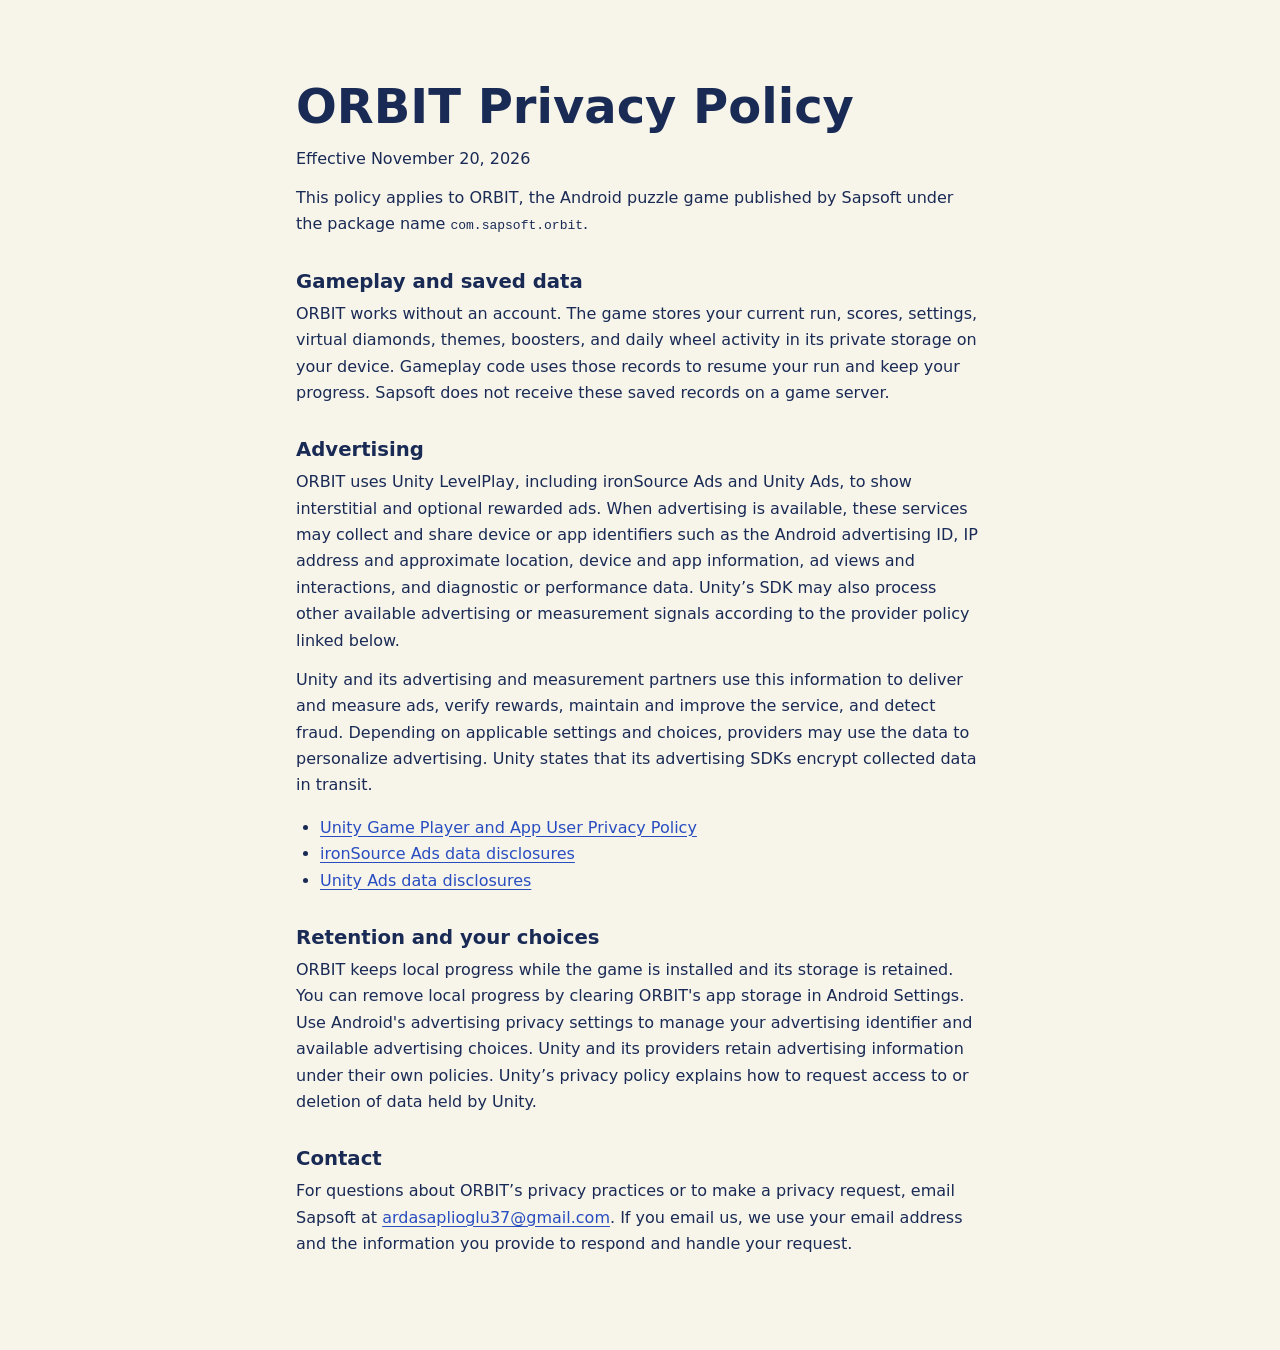
==== orbit-privacy.html @ 55a05465 "Add ORBIT privacy policy" ====
<!doctype html>
<html lang="en">
<meta charset="utf-8">
<meta name="viewport" content="width=device-width, initial-scale=1">
<title>ORBIT Privacy Policy</title>
<meta name="description" content="How ORBIT handles saved games, advertising data, and privacy requests.">
<style>
  :root { color-scheme: light dark; font-family: system-ui, sans-serif; background: #f7f4ea; color: #192a55; }
  body { margin: 0; padding: clamp(24px, 7vw, 80px) 24px; }
  main { max-width: 43rem; margin: 0 auto; }
  h1 { font-size: clamp(2rem, 6vw, 3rem); line-height: 1.12; margin: 0 0 12px; }
  h2 { font-size: 1.23rem; margin: 2rem 0 .5rem; }
  p, li { line-height: 1.65; }
  p { margin: 0 0 .8rem; }
  ul { padding-inline-start: 24px; }
  a { color: #284dc0; text-underline-offset: .16em; overflow-wrap: anywhere; }
  @media (prefers-color-scheme: dark) {
    :root { background: #121a2b; color: #e4ebfa; }
    a { color: #a7beff; }
  }
</style>
<main>
  <h1>ORBIT Privacy Policy</h1>
  <p>Effective November 20, 2026</p>
  <p>This policy applies to ORBIT, the Android puzzle game published by Sapsoft under the package name <code>com.sapsoft.orbit</code>.</p>

  <h2>Gameplay and saved data</h2>
  <p>ORBIT works without an account. The game stores your current run, scores, settings, virtual diamonds, themes, boosters, and daily wheel activity in its private storage on your device. Gameplay code uses those records to resume your run and keep your progress. Sapsoft does not receive these saved records on a game server.</p>

  <h2>Advertising</h2>
  <p>ORBIT uses Unity LevelPlay, including ironSource Ads and Unity Ads, to show interstitial and optional rewarded ads. When advertising is available, these services may collect and share device or app identifiers such as the Android advertising ID, IP address and approximate location, device and app information, ad views and interactions, and diagnostic or performance data. Unity’s SDK may also process other available advertising or measurement signals according to the provider policy linked below.</p>
  <p>Unity and its advertising and measurement partners use this information to deliver and measure ads, verify rewards, maintain and improve the service, and detect fraud. Depending on applicable settings and choices, providers may use the data to personalize advertising. Unity states that its advertising SDKs encrypt collected data in transit.</p>
  <ul>
    <li><a href="https://unity.com/legal/game-player-and-app-user-privacy-policy">Unity Game Player and App User Privacy Policy</a></li>
    <li><a href="https://docs.unity.com/en-us/grow/is-ads/legal-resources/google-data-safety-questionnaire">ironSource Ads data disclosures</a></li>
    <li><a href="https://docs.unity.com/en-us/grow/ads/privacy/google-data-safety">Unity Ads data disclosures</a></li>
  </ul>

  <h2>Retention and your choices</h2>
  <p>ORBIT keeps local progress while the game is installed and its storage is retained. You can remove local progress by clearing ORBIT's app storage in Android Settings. Use Android's advertising privacy settings to manage your advertising identifier and available advertising choices. Unity and its providers retain advertising information under their own policies. Unity’s privacy policy explains how to request access to or deletion of data held by Unity.</p>

  <h2>Contact</h2>
  <p>For questions about ORBIT’s privacy practices or to make a privacy request, email Sapsoft at <a href="mailto:ardasaplioglu37@gmail.com">ardasaplioglu37@gmail.com</a>. If you email us, we use your email address and the information you provide to respond and handle your request.</p>
</main>
</html>
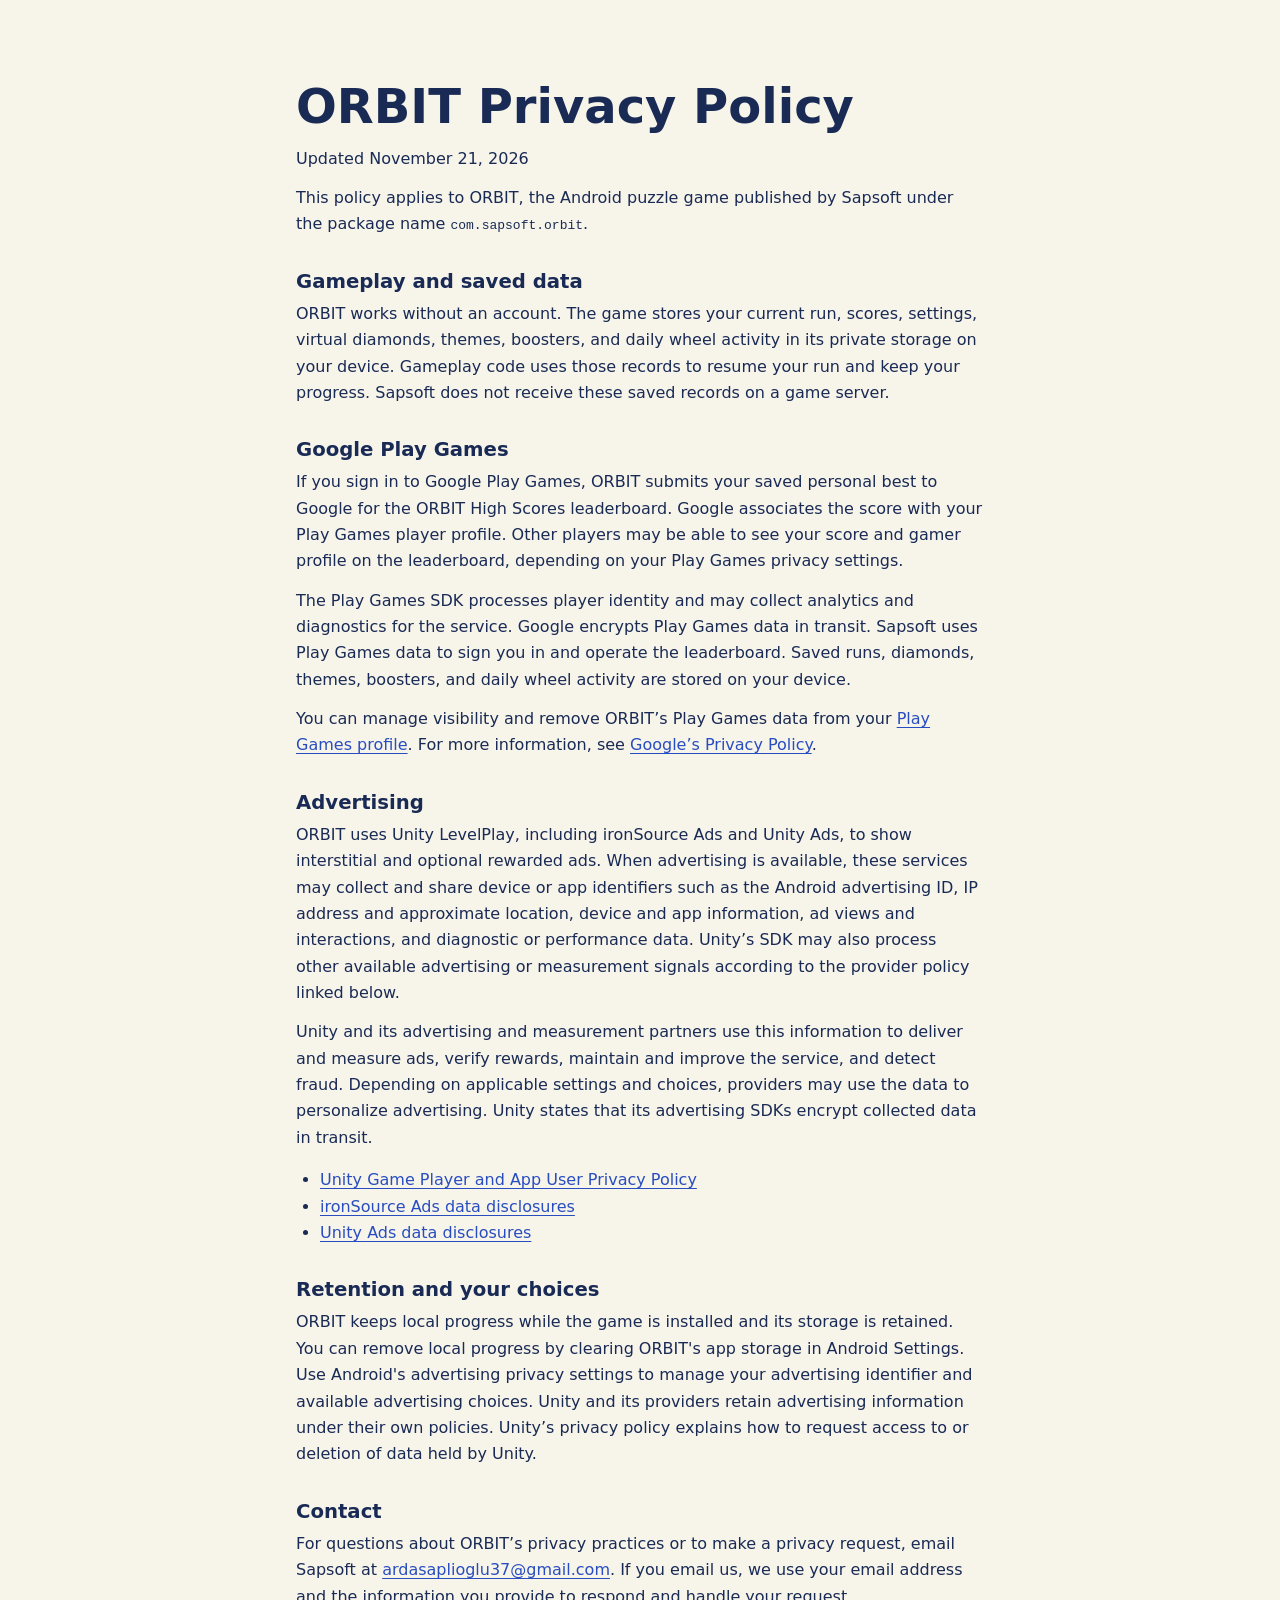
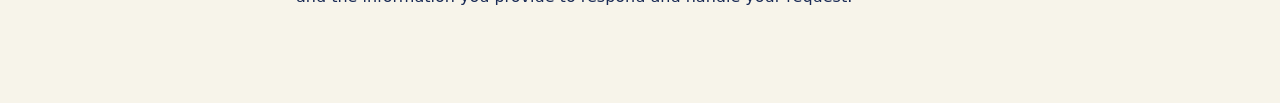
==== commit 5be5a847: "Describe ORBIT Google Play Games data use" ====
--- a/orbit-privacy.html
+++ b/orbit-privacy.html
@@ -3,7 +3,7 @@
 <meta charset="utf-8">
 <meta name="viewport" content="width=device-width, initial-scale=1">
 <title>ORBIT Privacy Policy</title>
-<meta name="description" content="How ORBIT handles saved games, advertising data, and privacy requests.">
+<meta name="description" content="How ORBIT handles saved games, Google Play Games scores, advertising data, and privacy requests.">
 <style>
   :root { color-scheme: light dark; font-family: system-ui, sans-serif; background: #f7f4ea; color: #192a55; }
   body { margin: 0; padding: clamp(24px, 7vw, 80px) 24px; }
@@ -21,11 +21,18 @@
 </style>
 <main>
   <h1>ORBIT Privacy Policy</h1>
-  <p>Effective November 20, 2026</p>
+  <p>Updated November 21, 2026</p>
   <p>This policy applies to ORBIT, the Android puzzle game published by Sapsoft under the package name <code>com.sapsoft.orbit</code>.</p>
+
 
   <h2>Gameplay and saved data</h2>
   <p>ORBIT works without an account. The game stores your current run, scores, settings, virtual diamonds, themes, boosters, and daily wheel activity in its private storage on your device. Gameplay code uses those records to resume your run and keep your progress. Sapsoft does not receive these saved records on a game server.</p>
+
+
+  <h2>Google Play Games</h2>
+  <p>If you sign in to Google Play Games, ORBIT submits your saved personal best to Google for the ORBIT High Scores leaderboard. Google associates the score with your Play Games player profile. Other players may be able to see your score and gamer profile on the leaderboard, depending on your Play Games privacy settings.</p>
+  <p>The Play Games SDK processes player identity and may collect analytics and diagnostics for the service. Google encrypts Play Games data in transit. Sapsoft uses Play Games data to sign you in and operate the leaderboard. Saved runs, diamonds, themes, boosters, and daily wheel activity are stored on your device.</p>
+  <p>You can manage visibility and remove ORBIT’s Play Games data from your <a href="https://play.google.com/games/profile">Play Games profile</a>. For more information, see <a href="https://policies.google.com/privacy">Google’s Privacy Policy</a>.</p>
 
   <h2>Advertising</h2>
   <p>ORBIT uses Unity LevelPlay, including ironSource Ads and Unity Ads, to show interstitial and optional rewarded ads. When advertising is available, these services may collect and share device or app identifiers such as the Android advertising ID, IP address and approximate location, device and app information, ad views and interactions, and diagnostic or performance data. Unity’s SDK may also process other available advertising or measurement signals according to the provider policy linked below.</p>
@@ -36,8 +43,10 @@
     <li><a href="https://docs.unity.com/en-us/grow/ads/privacy/google-data-safety">Unity Ads data disclosures</a></li>
   </ul>
 
+
   <h2>Retention and your choices</h2>
   <p>ORBIT keeps local progress while the game is installed and its storage is retained. You can remove local progress by clearing ORBIT's app storage in Android Settings. Use Android's advertising privacy settings to manage your advertising identifier and available advertising choices. Unity and its providers retain advertising information under their own policies. Unity’s privacy policy explains how to request access to or deletion of data held by Unity.</p>
+
 
   <h2>Contact</h2>
   <p>For questions about ORBIT’s privacy practices or to make a privacy request, email Sapsoft at <a href="mailto:ardasaplioglu37@gmail.com">ardasaplioglu37@gmail.com</a>. If you email us, we use your email address and the information you provide to respond and handle your request.</p>
